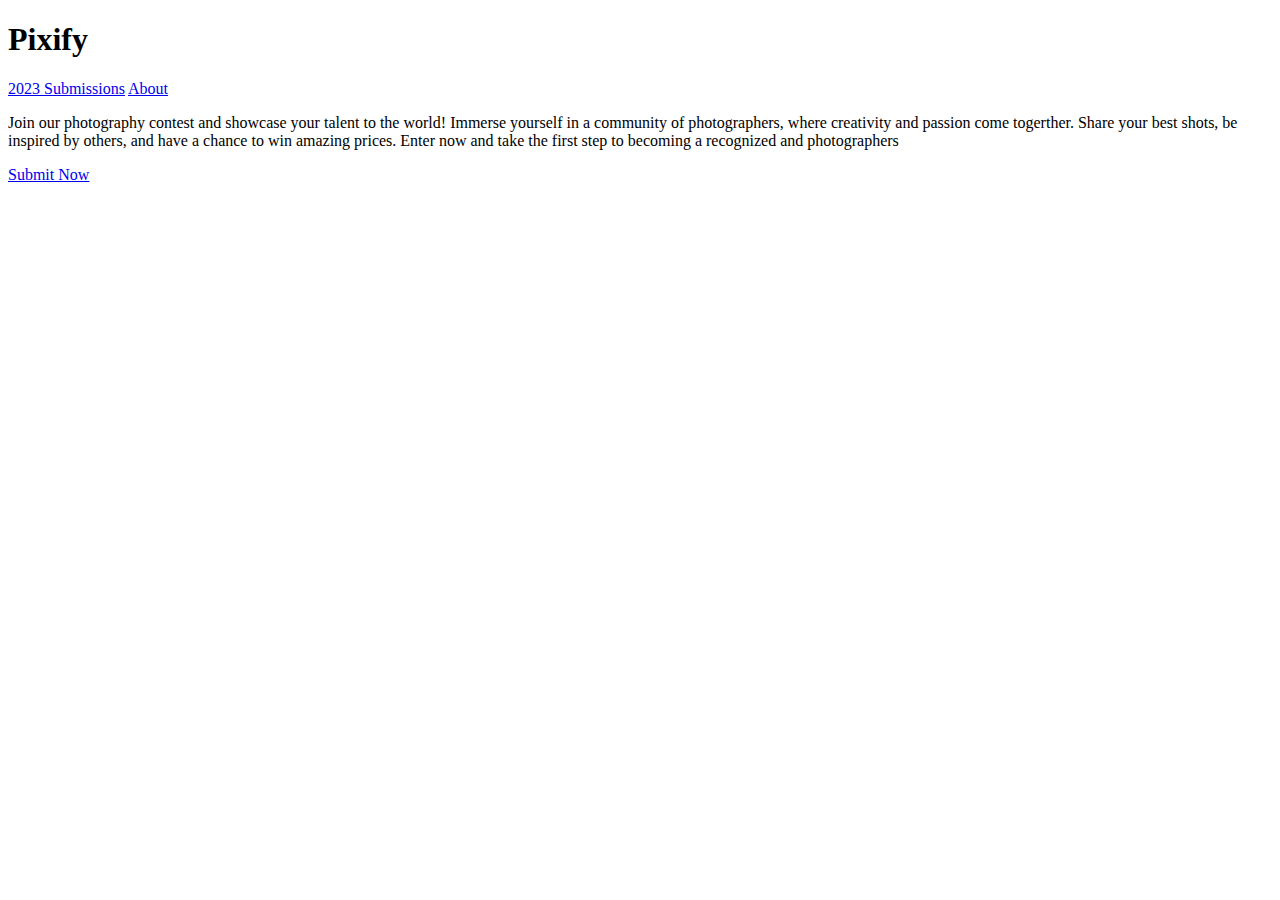
==== index.html @ 86ba231f "indent of tags and replace existing tags with symantic" ====
<!DOCTYPE html>
<html lang="en">
<head>
    <meta charset="UTF-8">
    <meta http-equiv="X-UA-Compatible" content="IE=edge">
    <meta name="viewport" content="width=device-width, initial-scale=1.0">
    <title>Pixify</title>
    <link rel="stylesheet" href="style.css">
</head>
<body>
<div class="main">

    <div class="nav">
        <div>
            <h1>Pixify</h1>
        </div>
        <div>
             <a href="2023-submissions.html" class="nav-link">2023 Submissions</a>
             <a href="About.html" class="nav-link">About</a>
        </div>
    </div>

<div class="footer">
    <div class="about">
        <p>
             Join our photography contest and showcase your talent to the world! Immerse yourself in a community of photographers, where creativity and passion come togerther. Share your best shots, be inspired by others, and have a chance to win amazing prices. Enter now and take the first step to becoming a recognized and photographers
        </p>
</div>
    <div class="submit-btn">
        <a href="/2023-submissions.html">Submit Now</a>
    </div>
</div>
</div>
    <script src="script.js"></script>
</body>
</html>
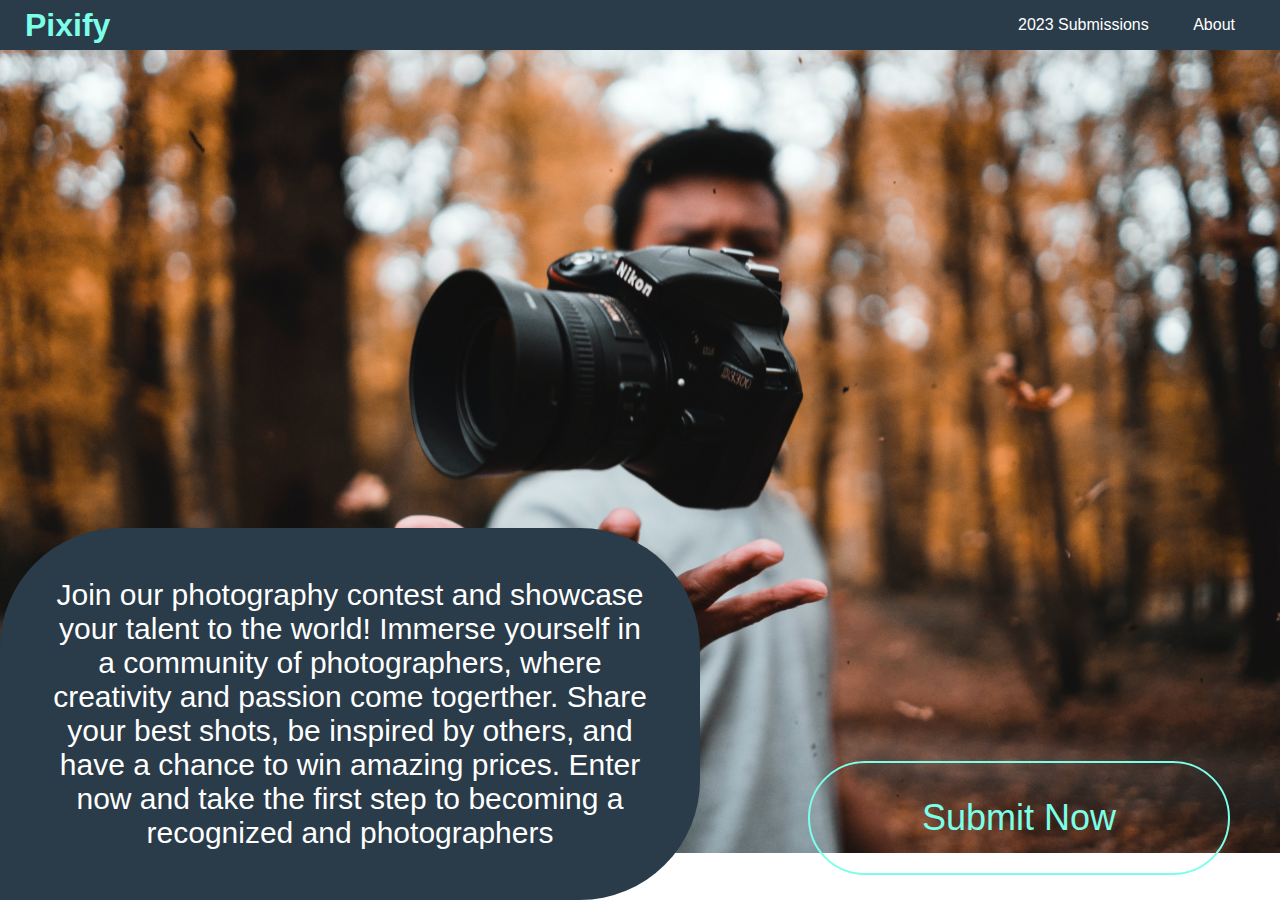
==== commit 527699e8: "trying commit again. added fuction to display galleries, added temp styling to view all pics, added " ====
--- a/index.html
+++ b/index.html
@@ -5,7 +5,7 @@
     <meta http-equiv="X-UA-Compatible" content="IE=edge">
     <meta name="viewport" content="width=device-width, initial-scale=1.0">
     <title>Pixify</title>
-    <link rel="stylesheet" href="style.css">
+    <link rel="stylesheet" href="./styling/style.css">
 </head>
 <body>
 <div class="main">
@@ -15,7 +15,7 @@
             <h1>Pixify</h1>
         </div>
         <div>
-             <a href="2023-submissions.html" class="nav-link">2023 Submissions</a>
+             <a href="submissions.html" class="nav-link">2023 Submissions</a>
              <a href="About.html" class="nav-link">About</a>
         </div>
     </div>
@@ -31,6 +31,6 @@
     </div>
 </div>
 </div>
-    <script src="script.js"></script>
+    <script src="./scripts/script.js"></script>
 </body>
 </html>--- a/styling/style.css
+++ b/styling/style.css
@@ -0,0 +1,91 @@
+*{
+    padding: 0;
+    margin: 0;
+
+}
+html{
+    font-family: 'Montserrat', sans-serif;
+    
+}
+html, body{
+    height: 100%;
+    width: 100%;
+}
+body{   
+   background-image: url(/assets/homepage.jpg);
+   background-size: 100%;
+   background-repeat: no-repeat;
+}
+.main{
+    min-height: 100%;
+    display: grid;
+    grid-template-rows: auto 1fr auto;
+    grid-template-columns: 100%;
+    grid-template-areas:
+        "navbar navbar"                
+        "intro intro";
+ }
+ h1{
+    color:#7BFFE9;
+    font-weight: thin;
+ }
+.nav{
+    height: 50px;
+    grid-area: navbar;
+    justify-content: space-between; 
+    display: flex;
+    justify-content: space-between;
+    background-color: #2A3B49;
+    padding-left: 25px;
+    padding-right: 25px;
+    align-items: center;
+}
+.nav-link{
+    color: white;
+    text-decoration: none;
+    font-size: 16px;
+    padding: 20px;
+
+}
+
+.footer{
+    grid-area: intro;
+    display: flex;
+    justify-content: space-between;
+    align-items: flex-end;
+}
+
+.about{
+    display: flex;
+    color: white;
+    align-items: end; 
+    background-color: #2A3B49;
+    justify-content: flex-end;
+    align-items: flex-end;
+    font-size: 30px;
+    text-align: center;
+    width: 600px;
+    padding: 50px;
+    border-radius: 120px 120px 120px 0;
+}
+.submit-btn{
+    display: flex;
+    justify-content: center;
+    align-items: center;
+    height: 110px;
+    width: 418px;
+    margin-bottom: 25px;
+    margin-right: 50px;
+    background: transparent;
+    color: #7BFFE9;
+    border-radius: 90px;
+    font-size: 36px;
+    font-weight: 400;
+    border: 2px solid #7BFFE9;
+
+}
+.submit-btn a{
+    text-decoration: none;
+    color: #7BFFE9;
+}
+
